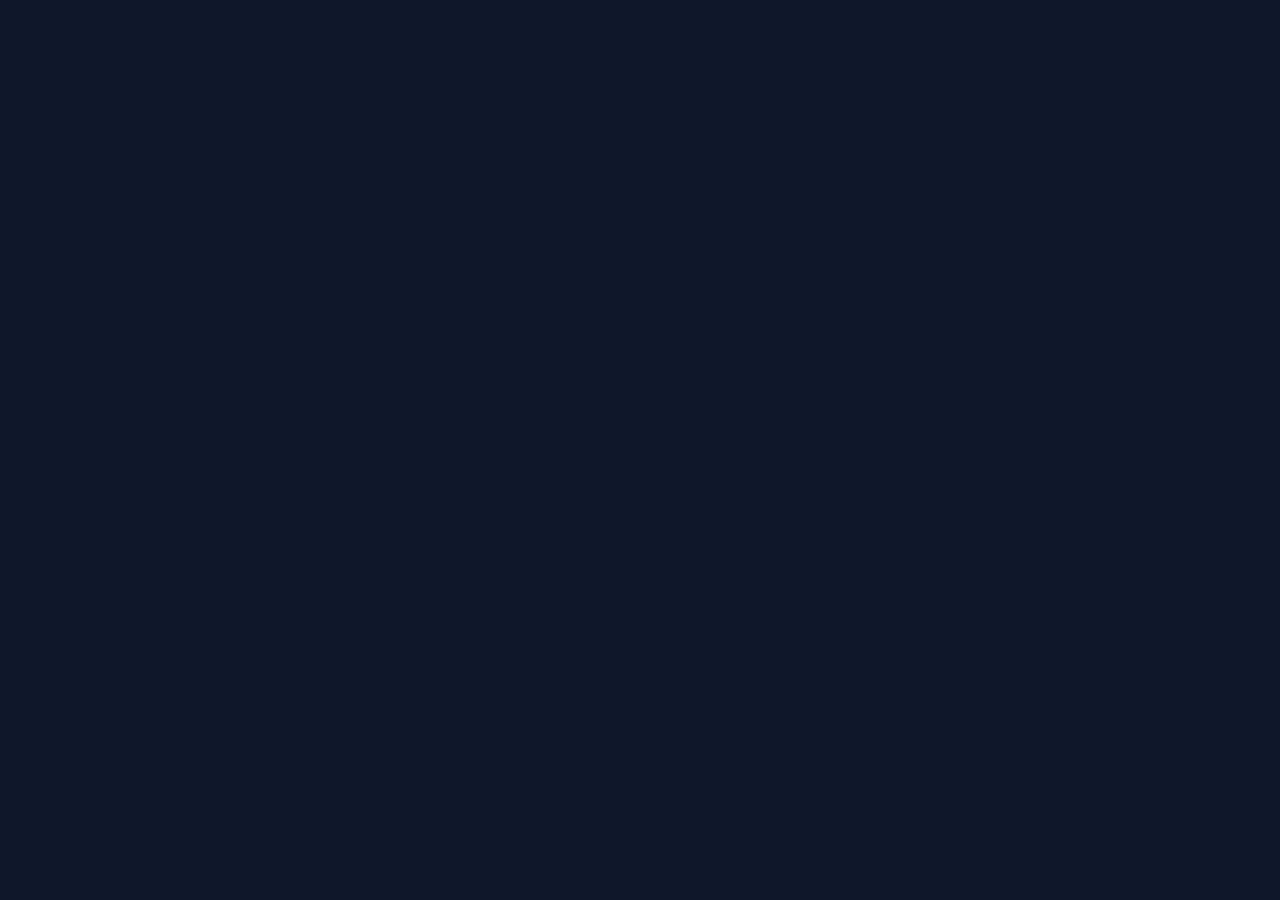
==== pages/bash.html @ 7047a581 "feat: add missing files" ====
<!doctype html>
<html lang="pl">
<head>
  <meta charset="utf-8">
  <meta name="viewport" content="width=device-width, initial-scale=1">
  <title></title>
  <link rel="stylesheet" href="../styles.css">
</head>
<body>
  
</body>
</html>
---- styles.css ----
:root {
  --page: #0f172a;
  --surface: #172033;
  --text: #e5edf7;
  --muted: #a8b3c7;
  --accent: #5eead4;
  --line: #334155;
}

* { box-sizing: border-box; }

body {
  margin: 0;
  color: var(--text);
  background: var(--page);
  font-family: system-ui, sans-serif;
  line-height: 1.6;
}

header, main, footer {
  width: min(100% - 32px, 960px);
  margin-inline: auto;
}

a { color: var(--accent); }

a:focus-visible {
  outline: 3px solid var(--accent);
  outline-offset: 3px;
}

.info-note {
  padding: 16px;
  border-left: 4px solid var(--accent);
  border-radius: 0 8px 8px 0;
  background: var(--surface);
}

.topic-list {
  display: grid;
  gap: 12px;
  padding: 0;
  list-style: none;
}

.topic-list li {
  padding: 14px 16px;
  border: 1px solid var(--line);
  border-radius: 8px;
  background: var(--surface);
}

.table-scroll { overflow-x: auto; }

.command-table {
  width: 100%;
  border-collapse: collapse;
  background: var(--surface);
}

.command-table caption {
  margin-bottom: 8px;
  text-align: left;
  font-weight: 700;
}

.command-table th,
.command-table td {
  padding: 12px 16px;
  border-bottom: 1px solid var(--line);
  text-align: left;
}

.command-table th { color: var(--accent); }
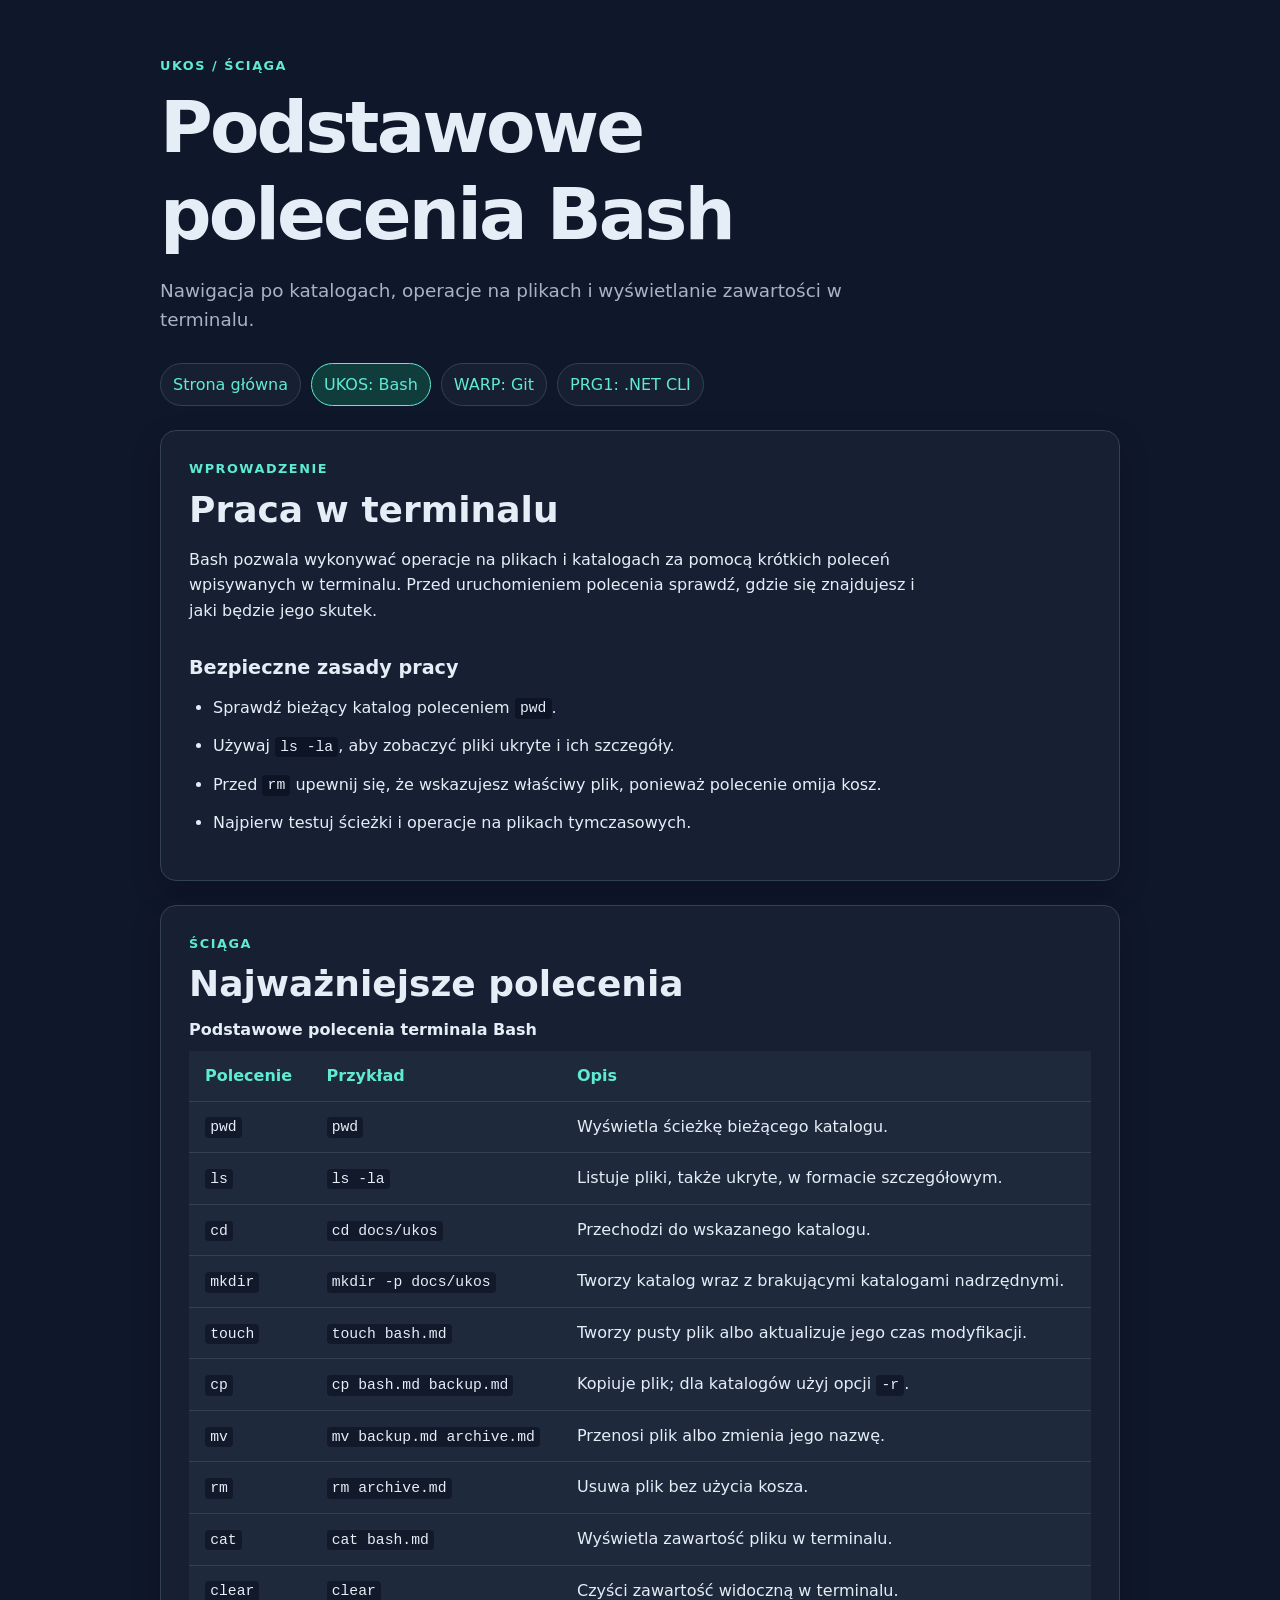
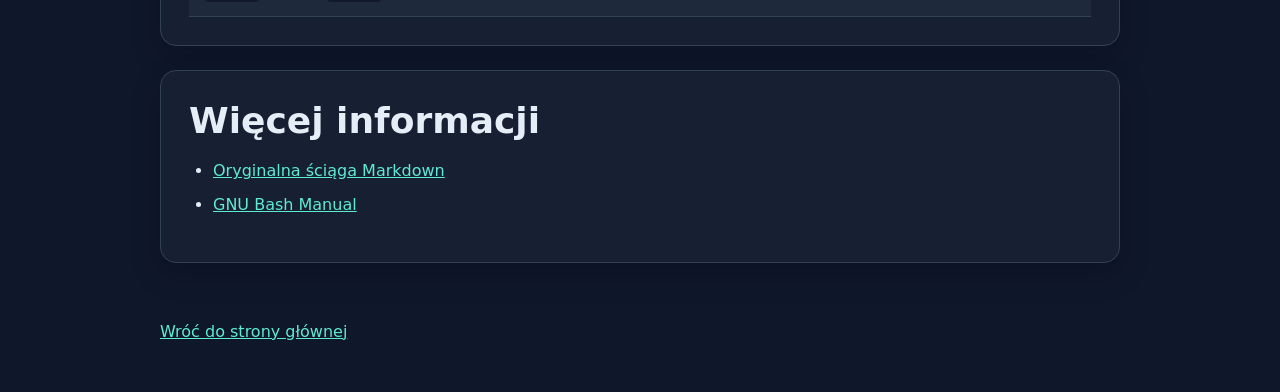
==== commit c1399a08: "feat: complete HTML and CSS knowledge base" ====
--- a/pages/bash.html
+++ b/pages/bash.html
@@ -3,10 +3,78 @@
 <head>
   <meta charset="utf-8">
   <meta name="viewport" content="width=device-width, initial-scale=1">
-  <title></title>
+  <title>UKOS: Bash | Student IT Knowledge Base</title>
   <link rel="stylesheet" href="../styles.css">
 </head>
 <body>
-  
+  <header class="site-header page-header">
+    <p class="eyebrow">ukos / ściąga</p>
+    <h1>Podstawowe polecenia Bash</h1>
+    <p class="lead">Nawigacja po katalogach, operacje na plikach i wyświetlanie zawartości w terminalu.</p>
+
+    <nav class="site-nav" aria-label="Nawigacja po ściągach">
+      <a href="../index.html">Strona główna</a>
+      <a href="bash.html" aria-current="page">UKOS: Bash</a>
+      <a href="git.html">WARP: Git</a>
+      <a href="dotnet-cli.html">PRG1: .NET CLI</a>
+    </nav>
+  </header>
+
+  <main>
+    <section class="content-section" aria-labelledby="intro-heading">
+      <p class="section-label">wprowadzenie</p>
+      <h2 id="intro-heading">Praca w terminalu</h2>
+      <p>Bash pozwala wykonywać operacje na plikach i katalogach za pomocą krótkich poleceń wpisywanych w terminalu. Przed uruchomieniem polecenia sprawdź, gdzie się znajdujesz i jaki będzie jego skutek.</p>
+
+      <h3>Bezpieczne zasady pracy</h3>
+      <ul class="topic-list compact-list">
+        <li>Sprawdź bieżący katalog poleceniem <code>pwd</code>.</li>
+        <li>Używaj <code>ls -la</code>, aby zobaczyć pliki ukryte i ich szczegóły.</li>
+        <li>Przed <code>rm</code> upewnij się, że wskazujesz właściwy plik, ponieważ polecenie omija kosz.</li>
+        <li>Najpierw testuj ścieżki i operacje na plikach tymczasowych.</li>
+      </ul>
+    </section>
+
+    <section class="content-section" aria-labelledby="commands-heading">
+      <p class="section-label">ściąga</p>
+      <h2 id="commands-heading">Najważniejsze polecenia</h2>
+      <div class="table-scroll">
+        <table class="command-table">
+          <caption>Podstawowe polecenia terminala Bash</caption>
+          <thead>
+            <tr>
+              <th scope="col">Polecenie</th>
+              <th scope="col">Przykład</th>
+              <th scope="col">Opis</th>
+            </tr>
+          </thead>
+          <tbody>
+            <tr><td><code>pwd</code></td><td><code>pwd</code></td><td>Wyświetla ścieżkę bieżącego katalogu.</td></tr>
+            <tr><td><code>ls</code></td><td><code>ls -la</code></td><td>Listuje pliki, także ukryte, w formacie szczegółowym.</td></tr>
+            <tr><td><code>cd</code></td><td><code>cd docs/ukos</code></td><td>Przechodzi do wskazanego katalogu.</td></tr>
+            <tr><td><code>mkdir</code></td><td><code>mkdir -p docs/ukos</code></td><td>Tworzy katalog wraz z brakującymi katalogami nadrzędnymi.</td></tr>
+            <tr><td><code>touch</code></td><td><code>touch bash.md</code></td><td>Tworzy pusty plik albo aktualizuje jego czas modyfikacji.</td></tr>
+            <tr><td><code>cp</code></td><td><code>cp bash.md backup.md</code></td><td>Kopiuje plik; dla katalogów użyj opcji <code>-r</code>.</td></tr>
+            <tr><td><code>mv</code></td><td><code>mv backup.md archive.md</code></td><td>Przenosi plik albo zmienia jego nazwę.</td></tr>
+            <tr><td><code>rm</code></td><td><code>rm archive.md</code></td><td>Usuwa plik bez użycia kosza.</td></tr>
+            <tr><td><code>cat</code></td><td><code>cat bash.md</code></td><td>Wyświetla zawartość pliku w terminalu.</td></tr>
+            <tr><td><code>clear</code></td><td><code>clear</code></td><td>Czyści zawartość widoczną w terminalu.</td></tr>
+          </tbody>
+        </table>
+      </div>
+    </section>
+
+    <section class="content-section link-section" aria-labelledby="more-heading">
+      <h2 id="more-heading">Więcej informacji</h2>
+      <ul class="resource-list">
+        <li><a href="../docs/ukos/bash.md">Oryginalna ściąga Markdown</a></li>
+        <li><a href="https://www.gnu.org/software/bash/manual/bash.html" target="_blank" rel="noopener noreferrer">GNU Bash Manual</a></li>
+      </ul>
+    </section>
+  </main>
+
+  <footer class="site-footer">
+    <p><a href="../index.html">Wróć do strony głównej</a></p>
+  </footer>
 </body>
-</html>+</html>
--- a/styles.css
+++ b/styles.css
@@ -1,65 +1,206 @@
 :root {
   --page: #0f172a;
   --surface: #172033;
+  --surface-raised: #1e293b;
   --text: #e5edf7;
   --muted: #a8b3c7;
   --accent: #5eead4;
+  --accent-soft: #113c3c;
   --line: #334155;
-}
-
-* { box-sizing: border-box; }
+  --shadow: 0 12px 30px rgb(2 6 23 / 0.2);
+}
+
+* {
+  box-sizing: border-box;
+}
+
+html {
+  scroll-behavior: smooth;
+}
 
 body {
+  min-width: 320px;
   margin: 0;
   color: var(--text);
   background: var(--page);
-  font-family: system-ui, sans-serif;
+  font-family: system-ui, -apple-system, BlinkMacSystemFont, "Segoe UI", sans-serif;
   line-height: 1.6;
 }
 
-header, main, footer {
+header,
+main,
+footer {
   width: min(100% - 32px, 960px);
   margin-inline: auto;
 }
 
-a { color: var(--accent); }
+.site-header {
+  padding: 56px 0 32px;
+}
+
+.page-header {
+  padding-bottom: 24px;
+}
+
+.eyebrow,
+.section-label {
+  margin: 0 0 8px;
+  color: var(--accent);
+  font-size: 0.8rem;
+  font-weight: 700;
+  letter-spacing: 0.12em;
+  text-transform: uppercase;
+}
+
+h1,
+h2,
+h3 {
+  margin-top: 0;
+  line-height: 1.2;
+}
+
+h1 {
+  max-width: 760px;
+  margin-bottom: 16px;
+  font-size: clamp(2.2rem, 7vw, 4.5rem);
+  letter-spacing: -0.04em;
+}
+
+h2 {
+  margin-bottom: 12px;
+  font-size: clamp(1.6rem, 3vw, 2.25rem);
+}
+
+h3 {
+  margin-top: 32px;
+  margin-bottom: 12px;
+  font-size: 1.2rem;
+}
+
+p {
+  max-width: 72ch;
+}
+
+.lead {
+  max-width: 62ch;
+  margin-bottom: 28px;
+  color: var(--muted);
+  font-size: 1.15rem;
+}
+
+a {
+  color: var(--accent);
+}
+
+a:hover {
+  color: #ccfbf1;
+}
 
 a:focus-visible {
   outline: 3px solid var(--accent);
   outline-offset: 3px;
+}
+
+.site-nav {
+  display: flex;
+  flex-wrap: wrap;
+  gap: 10px;
+  align-items: center;
+}
+
+.site-nav a {
+  display: inline-block;
+  padding: 8px 12px;
+  border: 1px solid var(--line);
+  border-radius: 999px;
+  background: var(--surface);
+  text-decoration: none;
+}
+
+.site-nav a:hover,
+.site-nav a[aria-current="page"] {
+  border-color: var(--accent);
+  background: var(--accent-soft);
+}
+
+main {
+  padding-bottom: 32px;
+}
+
+.intro-section,
+.content-section {
+  margin-bottom: 24px;
+  padding: 28px;
+  border: 1px solid var(--line);
+  border-radius: 16px;
+  background: var(--surface);
+  box-shadow: var(--shadow);
+}
+
+.topic-list,
+.resource-list,
+.steps-list {
+  padding-left: 24px;
+}
+
+.topic-list {
+  display: grid;
+  gap: 12px;
+  padding-left: 0;
+  list-style: none;
+}
+
+.topic-list li {
+  display: grid;
+  gap: 4px;
+  padding: 16px;
+  border: 1px solid var(--line);
+  border-radius: 10px;
+  background: var(--surface-raised);
+}
+
+.topic-list span {
+  color: var(--muted);
+}
+
+.compact-list {
+  padding-left: 24px;
+  list-style: disc;
+}
+
+.compact-list li {
+  display: list-item;
+  padding: 0;
+  border: 0;
+  background: transparent;
+}
+
+.steps-list li + li,
+.resource-list li + li {
+  margin-top: 8px;
 }
 
 .info-note {
   padding: 16px;
   border-left: 4px solid var(--accent);
   border-radius: 0 8px 8px 0;
-  background: var(--surface);
-}
-
-.topic-list {
-  display: grid;
-  gap: 12px;
-  padding: 0;
-  list-style: none;
-}
-
-.topic-list li {
-  padding: 14px 16px;
-  border: 1px solid var(--line);
-  border-radius: 8px;
-  background: var(--surface);
-}
-
-.table-scroll { overflow-x: auto; }
+  background: var(--accent-soft);
+}
+
+.table-scroll {
+  overflow-x: auto;
+}
 
 .command-table {
   width: 100%;
+  min-width: 680px;
   border-collapse: collapse;
-  background: var(--surface);
+  background: var(--surface-raised);
 }
 
 .command-table caption {
   margin-bottom: 8px;
+  color: var(--text);
   text-align: left;
   font-weight: 700;
 }
@@ -69,6 +210,66 @@
   padding: 12px 16px;
   border-bottom: 1px solid var(--line);
   text-align: left;
-}
-
-.command-table th { color: var(--accent); }+  vertical-align: top;
+}
+
+.command-table th {
+  color: var(--accent);
+}
+
+code {
+  padding: 0.15em 0.35em;
+  border-radius: 4px;
+  background: rgb(2 6 23 / 0.45);
+  font-family: "SFMono-Regular", Consolas, "Liberation Mono", monospace;
+  font-size: 0.92em;
+}
+
+pre {
+  overflow-x: auto;
+  margin: 0;
+  padding: 20px;
+  border: 1px solid var(--line);
+  border-radius: 10px;
+  background: #020617;
+}
+
+pre code {
+  padding: 0;
+  background: transparent;
+}
+
+.link-section {
+  margin-bottom: 0;
+}
+
+.site-footer {
+  padding: 24px 0 48px;
+  color: var(--muted);
+}
+
+.site-footer p {
+  margin: 0;
+}
+
+@media (max-width: 600px) {
+  header,
+  main,
+  footer {
+    width: min(100% - 24px, 960px);
+  }
+
+  .site-header {
+    padding-top: 36px;
+  }
+
+  .intro-section,
+  .content-section {
+    padding: 20px;
+    border-radius: 12px;
+  }
+
+  .site-nav a {
+    padding: 7px 10px;
+  }
+}
